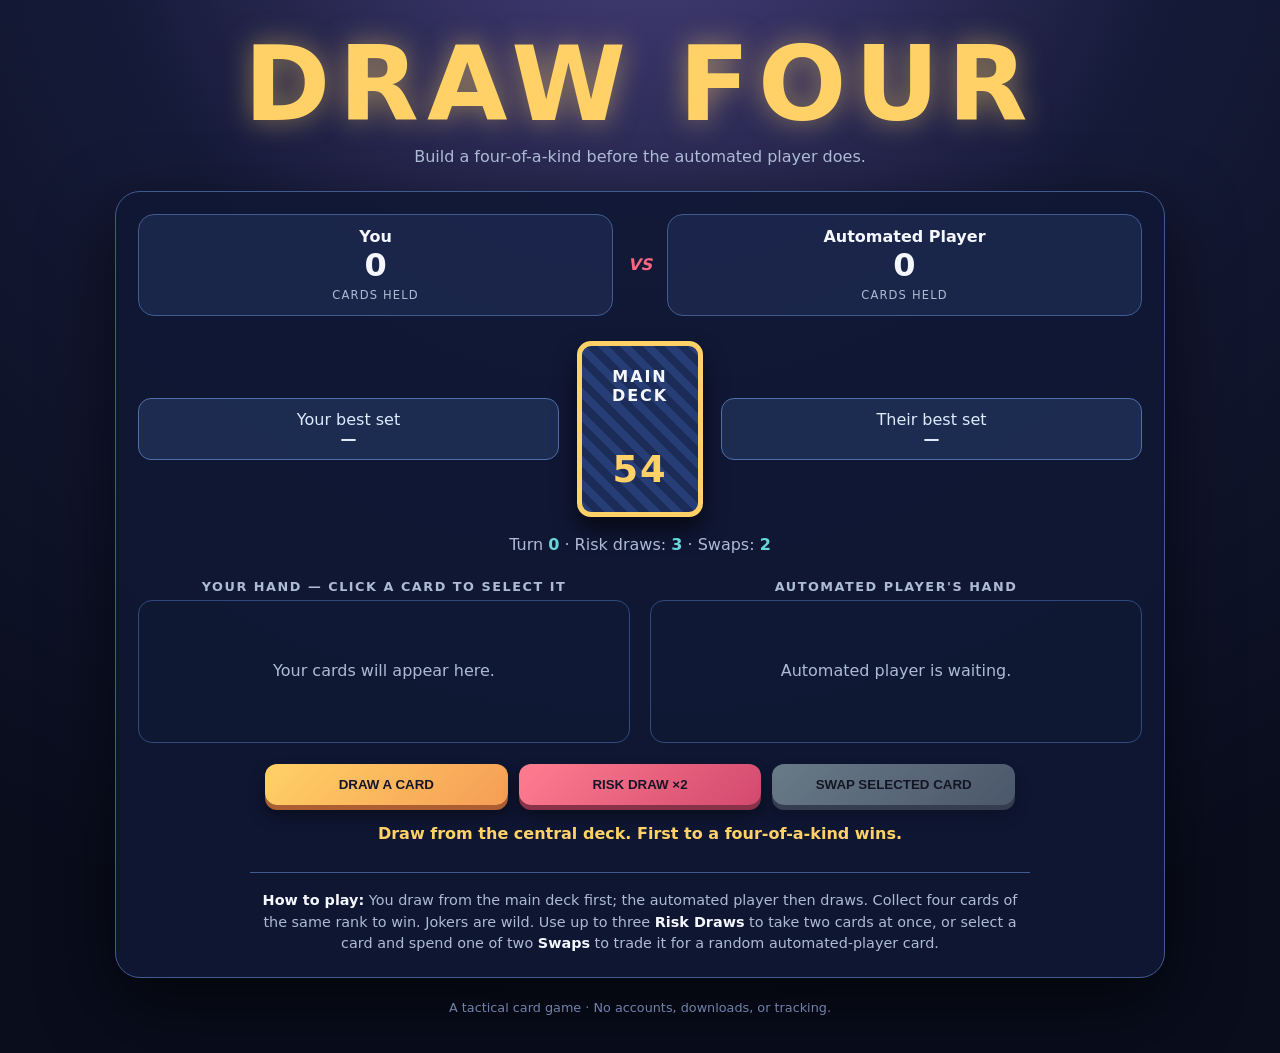
==== draw-four/index.html @ 48e0ba82 "Replace Risk with Draw Four game" ====
<!doctype html><html lang="en"><head><meta charset="utf-8"><meta name="viewport" content="width=device-width,initial-scale=1"><meta name="description" content="Draw Four — a tactical deck-building card game."><title>Draw Four | Card Game</title><link rel="stylesheet" href="../game.css"></head><body><main><header><h1>DRAW FOUR</h1><p>Build a four-of-a-kind before the automated player does.</p></header><section class="game"><div class="scoreboard"><div class="side"><h2>You</h2><strong id="youCount">0</strong><span>cards held</span></div><div class="vs">VS</div><div class="side"><h2>Automated Player</h2><strong id="botCount">0</strong><span>cards held</span></div></div><div class="deck-area"><div class="goal">Your best set<br><b id="youGoal">—</b></div><div class="deck">MAIN DECK<b id="deckCount">54</b></div><div class="goal">Their best set<br><b id="botGoal">—</b></div></div><p class="turn" id="turn"></p><div class="hands"><div class="hand-wrap"><h3>Your hand — click a card to select it</h3><div class="hand" id="youHand"></div></div><div class="hand-wrap"><h3>Automated player's hand</h3><div class="hand bot-hand" id="botHand"></div></div></div><div class="actions"><button id="draw">DRAW A CARD</button><button id="risk">RISK DRAW ×2</button><button id="swap">SWAP SELECTED CARD</button></div><p class="status" id="status" aria-live="polite"></p><p class="rules"><strong>How to play:</strong> You draw from the main deck first; the automated player then draws. Collect four cards of the same rank to win. Jokers are wild. Use up to three <strong>Risk Draws</strong> to take two cards at once, or select a card and spend one of two <strong>Swaps</strong> to trade it for a random automated-player card.</p></section><footer>A tactical card game · No accounts, downloads, or tracking.</footer></main><script src="../game.js"></script></body></html>
---- game.css ----
:root{--ink:#f5f7ff;--muted:#aebbd5;--bg:#090d1c;--panel:#161f3d;--edge:#405b90;--gold:#ffd166;--pink:#ff6681;--aqua:#67d7db}*{box-sizing:border-box}body{margin:0;min-height:100vh;color:var(--ink);font-family:Inter,ui-sans-serif,system-ui,sans-serif;background:radial-gradient(circle at 50% -15%,#4c4280,#151a38 40%,var(--bg) 85%)}main{width:min(1050px,calc(100% - 32px));margin:auto;padding:38px 0}header{text-align:center}h1{margin:0;color:var(--gold);font-size:clamp(3rem,10vw,6.5rem);letter-spacing:.08em;line-height:.9;text-shadow:0 0 28px #ffd16680}header p{max-width:600px;margin:15px auto 25px;color:var(--muted)}.game{border:1px solid var(--edge);border-radius:25px;padding:22px;background:#101834dd;box-shadow:0 25px 70px #0009}.scoreboard{display:grid;grid-template-columns:1fr auto 1fr;gap:15px;align-items:center}.side{border:1px solid var(--edge);border-radius:16px;padding:12px;text-align:center;background:#202d55a8}.side h2{margin:0;font-size:1rem}.side strong{display:block;font-size:2rem}.side span{font-size:.72rem;letter-spacing:.1em;text-transform:uppercase;color:var(--muted)}.vs{font-weight:900;font-style:italic;color:var(--pink)}.deck-area{display:grid;grid-template-columns:1fr auto 1fr;gap:18px;align-items:center;margin:25px 0 14px}.deck{width:126px;aspect-ratio:5/7;display:grid;place-items:center;border:5px solid var(--gold);border-radius:14px;background:repeating-linear-gradient(45deg,#263d76 0 8px,#1c2c59 8px 16px);box-shadow:0 13px 22px #0009;text-align:center;font-weight:900;letter-spacing:.12em}.deck b{display:block;font-size:2.3rem;color:var(--gold)}.turn{text-align:center;line-height:1.5;color:var(--muted)}.turn b{color:var(--aqua)}.goal{border:1px solid #4f6eaa;border-radius:13px;padding:11px;background:#26396399;text-align:center;color:#dfeaff}.hands{display:grid;grid-template-columns:1fr 1fr;gap:20px}.hand-wrap h3{text-align:center;margin:6px 0;color:var(--muted);font-size:.8rem;letter-spacing:.12em;text-transform:uppercase}.hand{min-height:143px;display:flex;flex-wrap:wrap;align-content:center;justify-content:center;gap:6px;padding:8px;border:1px solid #314a7e;border-radius:14px;background:#101a35a6}.card{width:65px;aspect-ratio:5/7;border:0;border-radius:8px;padding:5px;background:#f8f9fe;color:#1e2947;box-shadow:0 6px 11px #0007;font-family:Georgia,serif;font-weight:bold;cursor:pointer;transition:transform .15s,outline .15s}.card:hover{transform:translateY(-4px)}.card.red{color:#ce2947}.card.wild{color:#5a287f;background:linear-gradient(135deg,#fbd2ff,#bff4ff)}.card.selected{outline:3px solid var(--gold);transform:translateY(-6px)}.card .rank{display:block;font-size:1.2rem}.card .suit{display:block;text-align:center;font-size:1.8rem}.bot-hand .card{cursor:default}.bot-hand .card:hover{transform:none}.actions{display:grid;grid-template-columns:repeat(3,1fr);gap:11px;max-width:750px;margin:21px auto 0}button{border:0;border-radius:12px;padding:13px 9px;background:linear-gradient(135deg,#ffd166,#f69d55);color:#171426;font-weight:900;cursor:pointer;box-shadow:0 5px 0 #ac5d31,0 10px 16px #0007;transition:transform .12s}button:nth-child(2){background:linear-gradient(135deg,#ff7d90,#d2496e);box-shadow:0 5px 0 #893149,0 10px 16px #0007}button:nth-child(3){background:linear-gradient(135deg,#75dde0,#5693c8);box-shadow:0 5px 0 #3b628d,0 10px 16px #0007}button:hover:not(:disabled){transform:translateY(-2px)}button:active:not(:disabled){transform:translateY(4px);box-shadow:0 1px 0 #ac5d31}button:disabled{cursor:not-allowed;filter:grayscale(.75);opacity:.55}.status{min-height:29px;margin:19px 0 0;text-align:center;color:var(--gold);font-weight:800}.rules{margin:19px auto 0;max-width:780px;padding-top:17px;border-top:1px solid var(--edge);text-align:center;color:var(--muted);line-height:1.5;font-size:.9rem}.rules strong{color:var(--ink)}footer{text-align:center;color:#7182aa;margin-top:22px;font-size:.8rem}@media(max-width:620px){main{padding-top:24px}.game{padding:14px}.deck-area{gap:10px}.deck{width:91px}.deck b{font-size:1.6rem}.hands{gap:10px}.hand{min-height:120px}.card{width:49px}.card .suit{font-size:1.4rem}.actions{gap:7px}button{padding:11px 5px;font-size:.72rem}}
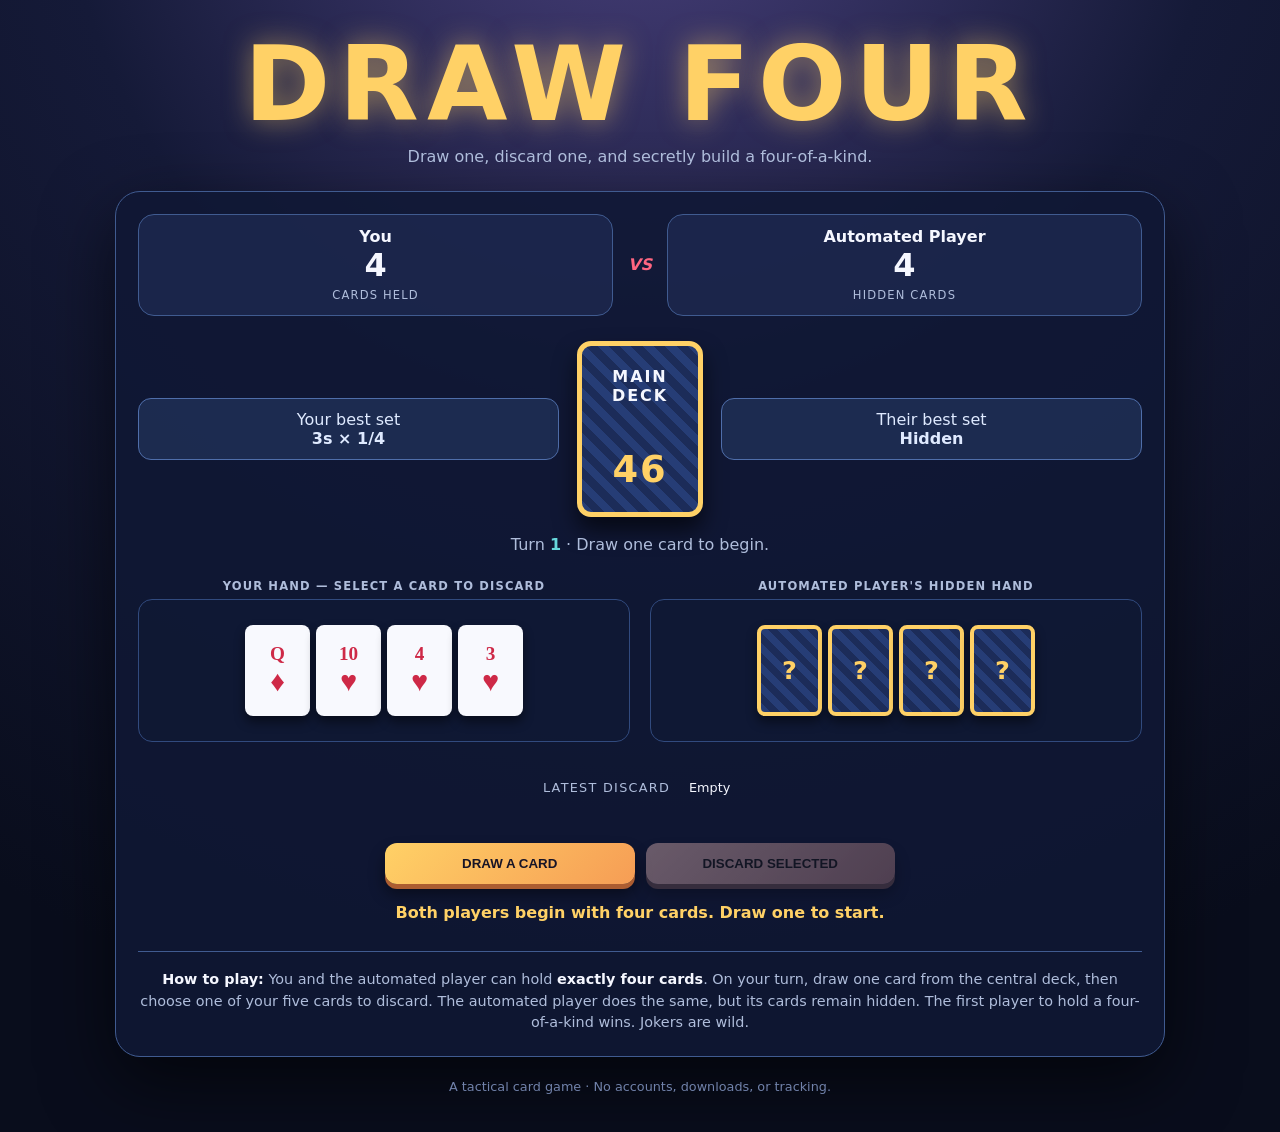
==== commit 24155775: "Add four-card hidden-hand rules" ====
--- a/draw-four/index.html
+++ b/draw-four/index.html
@@ -1 +1 @@
-<!doctype html><html lang="en"><head><meta charset="utf-8"><meta name="viewport" content="width=device-width,initial-scale=1"><meta name="description" content="Draw Four — a tactical deck-building card game."><title>Draw Four | Card Game</title><link rel="stylesheet" href="../game.css"></head><body><main><header><h1>DRAW FOUR</h1><p>Build a four-of-a-kind before the automated player does.</p></header><section class="game"><div class="scoreboard"><div class="side"><h2>You</h2><strong id="youCount">0</strong><span>cards held</span></div><div class="vs">VS</div><div class="side"><h2>Automated Player</h2><strong id="botCount">0</strong><span>cards held</span></div></div><div class="deck-area"><div class="goal">Your best set<br><b id="youGoal">—</b></div><div class="deck">MAIN DECK<b id="deckCount">54</b></div><div class="goal">Their best set<br><b id="botGoal">—</b></div></div><p class="turn" id="turn"></p><div class="hands"><div class="hand-wrap"><h3>Your hand — click a card to select it</h3><div class="hand" id="youHand"></div></div><div class="hand-wrap"><h3>Automated player's hand</h3><div class="hand bot-hand" id="botHand"></div></div></div><div class="actions"><button id="draw">DRAW A CARD</button><button id="risk">RISK DRAW ×2</button><button id="swap">SWAP SELECTED CARD</button></div><p class="status" id="status" aria-live="polite"></p><p class="rules"><strong>How to play:</strong> You draw from the main deck first; the automated player then draws. Collect four cards of the same rank to win. Jokers are wild. Use up to three <strong>Risk Draws</strong> to take two cards at once, or select a card and spend one of two <strong>Swaps</strong> to trade it for a random automated-player card.</p></section><footer>A tactical card game · No accounts, downloads, or tracking.</footer></main><script src="../game.js"></script></body></html>
+<!doctype html><html lang="en"><head><meta charset="utf-8"><meta name="viewport" content="width=device-width,initial-scale=1"><meta name="description" content="Draw Four — a hidden-hand tactical card game."><title>Draw Four | Card Game</title><link rel="stylesheet" href="../game.css"></head><body><main><header><h1>DRAW FOUR</h1><p>Draw one, discard one, and secretly build a four-of-a-kind.</p></header><section class="game"><div class="scoreboard"><div class="side"><h2>You</h2><strong id="youCount">4</strong><span>cards held</span></div><div class="vs">VS</div><div class="side"><h2>Automated Player</h2><strong id="botCount">4</strong><span>hidden cards</span></div></div><div class="deck-area"><div class="goal">Your best set<br><b id="youGoal">—</b></div><div class="deck">MAIN DECK<b id="deckCount">46</b></div><div class="goal">Their best set<br><b id="botGoal">Hidden</b></div></div><p class="turn" id="turn"></p><div class="hands"><div class="hand-wrap"><h3>Your hand — select a card to discard</h3><div class="hand" id="youHand"></div></div><div class="hand-wrap"><h3>Automated player's hidden hand</h3><div class="hand bot-hand" id="botHand"></div></div></div><div class="discard-zone"><span>Latest discard</span><div class="last-card" id="discard">Empty</div></div><div class="actions two-actions"><button id="draw">DRAW A CARD</button><button id="discardButton">DISCARD SELECTED</button></div><p class="status" id="status" aria-live="polite"></p><p class="rules"><strong>How to play:</strong> You and the automated player can hold <strong>exactly four cards</strong>. On your turn, draw one card from the central deck, then choose one of your five cards to discard. The automated player does the same, but its cards remain hidden. The first player to hold a four-of-a-kind wins. Jokers are wild.</p></section><footer>A tactical card game · No accounts, downloads, or tracking.</footer></main><script src="../game.js"></script></body></html>
--- a/game.css
+++ b/game.css
@@ -1 +1 @@
-:root{--ink:#f5f7ff;--muted:#aebbd5;--bg:#090d1c;--panel:#161f3d;--edge:#405b90;--gold:#ffd166;--pink:#ff6681;--aqua:#67d7db}*{box-sizing:border-box}body{margin:0;min-height:100vh;color:var(--ink);font-family:Inter,ui-sans-serif,system-ui,sans-serif;background:radial-gradient(circle at 50% -15%,#4c4280,#151a38 40%,var(--bg) 85%)}main{width:min(1050px,calc(100% - 32px));margin:auto;padding:38px 0}header{text-align:center}h1{margin:0;color:var(--gold);font-size:clamp(3rem,10vw,6.5rem);letter-spacing:.08em;line-height:.9;text-shadow:0 0 28px #ffd16680}header p{max-width:600px;margin:15px auto 25px;color:var(--muted)}.game{border:1px solid var(--edge);border-radius:25px;padding:22px;background:#101834dd;box-shadow:0 25px 70px #0009}.scoreboard{display:grid;grid-template-columns:1fr auto 1fr;gap:15px;align-items:center}.side{border:1px solid var(--edge);border-radius:16px;padding:12px;text-align:center;background:#202d55a8}.side h2{margin:0;font-size:1rem}.side strong{display:block;font-size:2rem}.side span{font-size:.72rem;letter-spacing:.1em;text-transform:uppercase;color:var(--muted)}.vs{font-weight:900;font-style:italic;color:var(--pink)}.deck-area{display:grid;grid-template-columns:1fr auto 1fr;gap:18px;align-items:center;margin:25px 0 14px}.deck{width:126px;aspect-ratio:5/7;display:grid;place-items:center;border:5px solid var(--gold);border-radius:14px;background:repeating-linear-gradient(45deg,#263d76 0 8px,#1c2c59 8px 16px);box-shadow:0 13px 22px #0009;text-align:center;font-weight:900;letter-spacing:.12em}.deck b{display:block;font-size:2.3rem;color:var(--gold)}.turn{text-align:center;line-height:1.5;color:var(--muted)}.turn b{color:var(--aqua)}.goal{border:1px solid #4f6eaa;border-radius:13px;padding:11px;background:#26396399;text-align:center;color:#dfeaff}.hands{display:grid;grid-template-columns:1fr 1fr;gap:20px}.hand-wrap h3{text-align:center;margin:6px 0;color:var(--muted);font-size:.8rem;letter-spacing:.12em;text-transform:uppercase}.hand{min-height:143px;display:flex;flex-wrap:wrap;align-content:center;justify-content:center;gap:6px;padding:8px;border:1px solid #314a7e;border-radius:14px;background:#101a35a6}.card{width:65px;aspect-ratio:5/7;border:0;border-radius:8px;padding:5px;background:#f8f9fe;color:#1e2947;box-shadow:0 6px 11px #0007;font-family:Georgia,serif;font-weight:bold;cursor:pointer;transition:transform .15s,outline .15s}.card:hover{transform:translateY(-4px)}.card.red{color:#ce2947}.card.wild{color:#5a287f;background:linear-gradient(135deg,#fbd2ff,#bff4ff)}.card.selected{outline:3px solid var(--gold);transform:translateY(-6px)}.card .rank{display:block;font-size:1.2rem}.card .suit{display:block;text-align:center;font-size:1.8rem}.bot-hand .card{cursor:default}.bot-hand .card:hover{transform:none}.actions{display:grid;grid-template-columns:repeat(3,1fr);gap:11px;max-width:750px;margin:21px auto 0}button{border:0;border-radius:12px;padding:13px 9px;background:linear-gradient(135deg,#ffd166,#f69d55);color:#171426;font-weight:900;cursor:pointer;box-shadow:0 5px 0 #ac5d31,0 10px 16px #0007;transition:transform .12s}button:nth-child(2){background:linear-gradient(135deg,#ff7d90,#d2496e);box-shadow:0 5px 0 #893149,0 10px 16px #0007}button:nth-child(3){background:linear-gradient(135deg,#75dde0,#5693c8);box-shadow:0 5px 0 #3b628d,0 10px 16px #0007}button:hover:not(:disabled){transform:translateY(-2px)}button:active:not(:disabled){transform:translateY(4px);box-shadow:0 1px 0 #ac5d31}button:disabled{cursor:not-allowed;filter:grayscale(.75);opacity:.55}.status{min-height:29px;margin:19px 0 0;text-align:center;color:var(--gold);font-weight:800}.rules{margin:19px auto 0;max-width:780px;padding-top:17px;border-top:1px solid var(--edge);text-align:center;color:var(--muted);line-height:1.5;font-size:.9rem}.rules strong{color:var(--ink)}footer{text-align:center;color:#7182aa;margin-top:22px;font-size:.8rem}@media(max-width:620px){main{padding-top:24px}.game{padding:14px}.deck-area{gap:10px}.deck{width:91px}.deck b{font-size:1.6rem}.hands{gap:10px}.hand{min-height:120px}.card{width:49px}.card .suit{font-size:1.4rem}.actions{gap:7px}button{padding:11px 5px;font-size:.72rem}}
+:root{--ink:#f5f7ff;--muted:#afbddb;--bg:#090d1c;--panel:#161f3d;--edge:#405b90;--gold:#ffd166;--pink:#ff6681;--aqua:#67d7db}*{box-sizing:border-box}body{margin:0;min-height:100vh;color:var(--ink);font-family:Inter,ui-sans-serif,system-ui,sans-serif;background:radial-gradient(circle at 50% -15%,#4c4280,#151a38 40%,var(--bg) 85%)}main{width:min(1050px,calc(100% - 32px));margin:auto;padding:38px 0}header{text-align:center}h1{margin:0;color:var(--gold);font-size:clamp(3rem,10vw,6.5rem);letter-spacing:.08em;line-height:.9;text-shadow:0 0 28px #ffd16680}header p{max-width:600px;margin:15px auto 25px;color:var(--muted)}.game{border:1px solid var(--edge);border-radius:25px;padding:22px;background:#101834dd;box-shadow:0 25px 70px #0009}.scoreboard,.deck-area{display:grid;grid-template-columns:1fr auto 1fr;gap:15px;align-items:center}.side{border:1px solid var(--edge);border-radius:16px;padding:12px;text-align:center;background:#202d55a8}.side h2{margin:0;font-size:1rem}.side strong{display:block;font-size:2rem}.side span,.hand-wrap h3{font-size:.72rem;letter-spacing:.1em;text-transform:uppercase;color:var(--muted)}.vs{font-weight:900;font-style:italic;color:var(--pink)}.deck-area{gap:18px;margin:25px 0 14px}.deck{width:126px;aspect-ratio:5/7;display:grid;place-items:center;border:5px solid var(--gold);border-radius:14px;background:repeating-linear-gradient(45deg,#263d76 0 8px,#1c2c59 8px 16px);box-shadow:0 13px 22px #0009;text-align:center;font-weight:900;letter-spacing:.12em}.deck b{display:block;font-size:2.3rem;color:var(--gold)}.turn{text-align:center;line-height:1.5;color:var(--muted)}.turn b{color:var(--aqua)}.goal{border:1px solid #4f6eaa;border-radius:13px;padding:11px;background:#26396399;text-align:center;color:#dfeaff}.hands{display:grid;grid-template-columns:1fr 1fr;gap:20px}.hand-wrap h3{text-align:center;margin:6px 0}.hand{min-height:143px;display:flex;flex-wrap:wrap;align-content:center;justify-content:center;gap:6px;padding:8px;border:1px solid #314a7e;border-radius:14px;background:#101a35a6}.card,.hidden-card{width:65px;aspect-ratio:5/7;border-radius:8px;box-shadow:0 6px 11px #0007}.card{border:0;padding:5px;background:#f8f9fe;color:#1e2947;font-family:Georgia,serif;font-weight:bold;cursor:pointer;transition:transform .15s,outline .15s}.card:hover{transform:translateY(-4px)}.card.red{color:#ce2947}.card.wild{color:#5a287f;background:linear-gradient(135deg,#fbd2ff,#bff4ff)}.card.selected{outline:3px solid var(--gold);transform:translateY(-6px)}.card .rank{display:block;font-size:1.2rem}.card .suit{display:block;text-align:center;font-size:1.8rem}.hidden-card{display:grid;place-items:center;border:4px solid var(--gold);background:repeating-linear-gradient(45deg,#263d76 0 7px,#1c2c59 7px 14px);color:var(--gold);font-weight:900;font-size:1.6rem}.discard-zone{display:flex;align-items:center;justify-content:center;gap:12px;margin:12px 0;color:var(--muted);font-size:.8rem;text-transform:uppercase;letter-spacing:.1em}.last-card{min-width:55px;min-height:68px;display:grid;place-items:center;color:var(--ink);letter-spacing:0;text-transform:none}.last-card .card{width:55px;cursor:default}.actions{display:grid;gap:11px;max-width:510px;margin:21px auto 0}.two-actions{grid-template-columns:1fr 1fr}button{border:0;border-radius:12px;padding:13px 9px;background:linear-gradient(135deg,#ffd166,#f69d55);color:#171426;font-weight:900;cursor:pointer;box-shadow:0 5px 0 #ac5d31,0 10px 16px #0007;transition:transform .12s}.actions button+button{background:linear-gradient(135deg,#ff7d90,#d2496e);box-shadow:0 5px 0 #893149,0 10px 16px #0007}button:hover:not(:disabled){transform:translateY(-2px)}button:active:not(:disabled){transform:translateY(4px)}button:disabled{cursor:not-allowed;filter:grayscale(.75);opacity:.55}.status{min-height:29px;margin:19px 0 0;text-align:center;color:var(--gold);font-weight:800}.rules{margin:19px auto 0;padding-top:17px;border-top:1px solid var(--edge);text-align:center;color:var(--muted);line-height:1.5;font-size:.9rem}.rules strong{color:var(--ink)}footer{text-align:center;color:#7182aa;margin-top:22px;font-size:.8rem}@media(max-width:620px){main{padding-top:24px}.game{padding:14px}.deck-area{gap:10px}.deck{width:91px}.deck b{font-size:1.6rem}.hands{gap:10px}.hand{min-height:120px}.card,.hidden-card{width:49px}.card .suit{font-size:1.4rem}.actions{gap:7px}button{padding:11px 5px;font-size:.72rem}}
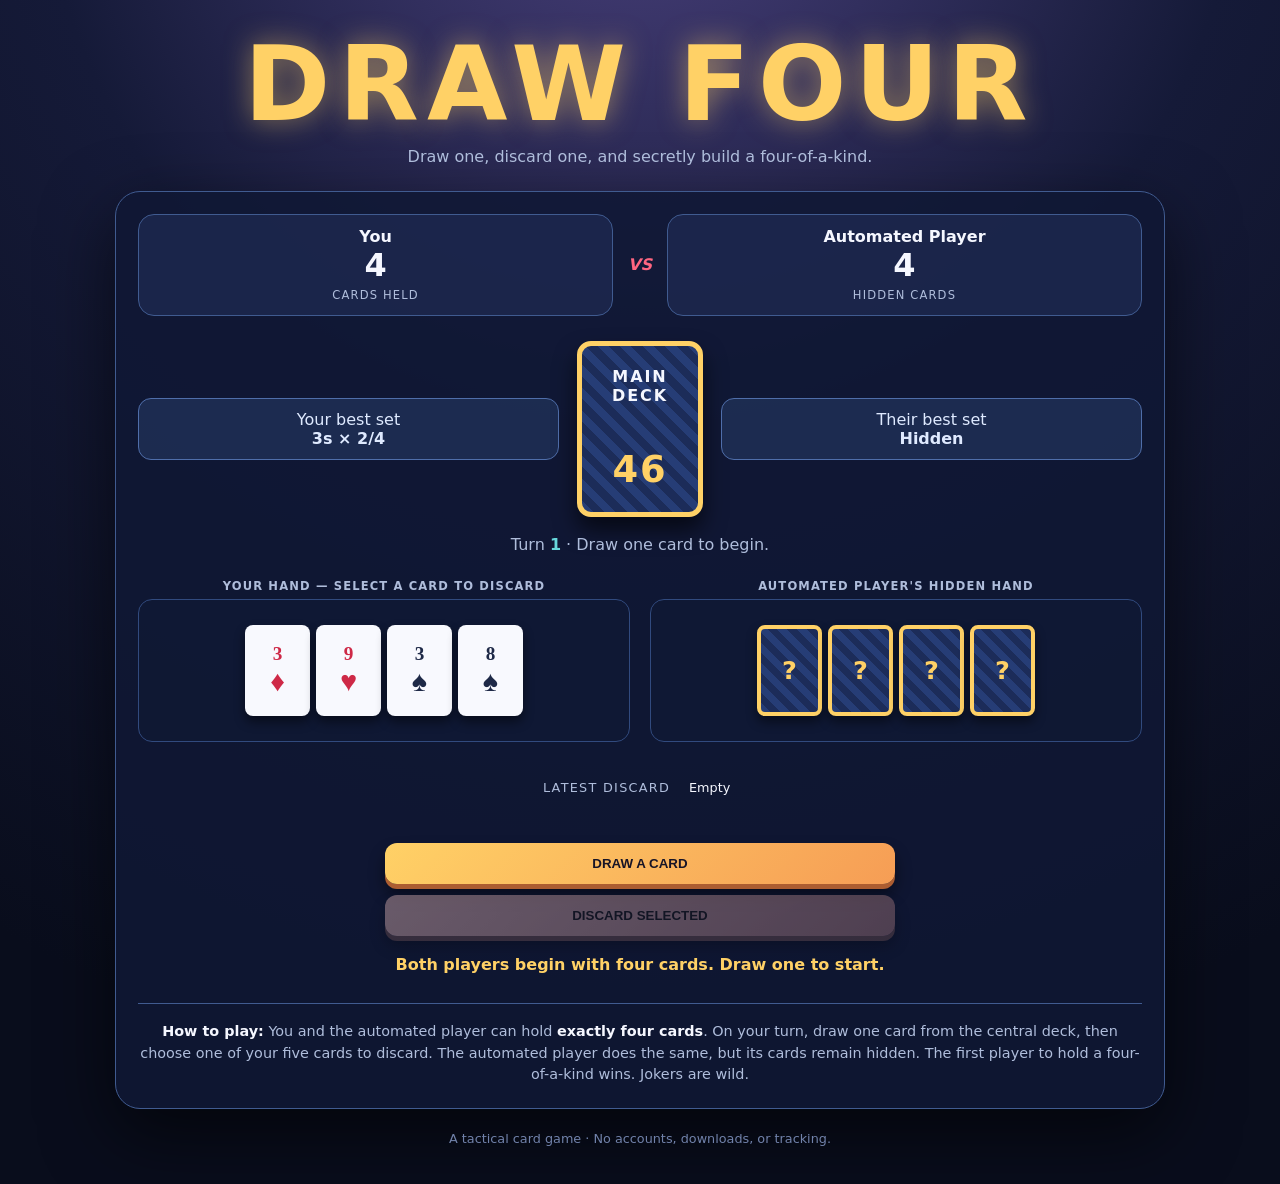
==== commit cf85c668: "Separate draw and replay controls" ====
--- a/draw-four/index.html
+++ b/draw-four/index.html
@@ -1 +1 @@
-<!doctype html><html lang="en"><head><meta charset="utf-8"><meta name="viewport" content="width=device-width,initial-scale=1"><meta name="description" content="Draw Four — a hidden-hand tactical card game."><title>Draw Four | Card Game</title><link rel="stylesheet" href="../game.css"></head><body><main><header><h1>DRAW FOUR</h1><p>Draw one, discard one, and secretly build a four-of-a-kind.</p></header><section class="game"><div class="scoreboard"><div class="side"><h2>You</h2><strong id="youCount">4</strong><span>cards held</span></div><div class="vs">VS</div><div class="side"><h2>Automated Player</h2><strong id="botCount">4</strong><span>hidden cards</span></div></div><div class="deck-area"><div class="goal">Your best set<br><b id="youGoal">—</b></div><div class="deck">MAIN DECK<b id="deckCount">46</b></div><div class="goal">Their best set<br><b id="botGoal">Hidden</b></div></div><p class="turn" id="turn"></p><div class="hands"><div class="hand-wrap"><h3>Your hand — select a card to discard</h3><div class="hand" id="youHand"></div></div><div class="hand-wrap"><h3>Automated player's hidden hand</h3><div class="hand bot-hand" id="botHand"></div></div></div><div class="discard-zone"><span>Latest discard</span><div class="last-card" id="discard">Empty</div></div><div class="actions two-actions"><button id="draw">DRAW A CARD</button><button id="discardButton">DISCARD SELECTED</button></div><p class="status" id="status" aria-live="polite"></p><p class="rules"><strong>How to play:</strong> You and the automated player can hold <strong>exactly four cards</strong>. On your turn, draw one card from the central deck, then choose one of your five cards to discard. The automated player does the same, but its cards remain hidden. The first player to hold a four-of-a-kind wins. Jokers are wild.</p></section><footer>A tactical card game · No accounts, downloads, or tracking.</footer></main><script src="../game.js"></script></body></html>
+<!doctype html><html lang="en"><head><meta charset="utf-8"><meta name="viewport" content="width=device-width,initial-scale=1"><meta name="description" content="Draw Four — a hidden-hand tactical card game."><title>Draw Four | Card Game</title><link rel="stylesheet" href="../game.css"></head><body><main><header><h1>DRAW FOUR</h1><p>Draw one, discard one, and secretly build a four-of-a-kind.</p></header><section class="game"><div class="scoreboard"><div class="side"><h2>You</h2><strong id="youCount">4</strong><span>cards held</span></div><div class="vs">VS</div><div class="side"><h2>Automated Player</h2><strong id="botCount">4</strong><span>hidden cards</span></div></div><div class="deck-area"><div class="goal">Your best set<br><b id="youGoal">—</b></div><div class="deck">MAIN DECK<b id="deckCount">46</b></div><div class="goal">Their best set<br><b id="botGoal">Hidden</b></div></div><p class="turn" id="turn"></p><div class="hands"><div class="hand-wrap"><h3>Your hand — select a card to discard</h3><div class="hand" id="youHand"></div></div><div class="hand-wrap"><h3>Automated player's hidden hand</h3><div class="hand bot-hand" id="botHand"></div></div></div><div class="discard-zone"><span>Latest discard</span><div class="last-card" id="discard">Empty</div></div><div class="actions three-actions"><button id="draw">DRAW A CARD</button><button id="discardButton">DISCARD SELECTED</button><button id="playAgain" hidden>PLAY AGAIN</button></div><p class="status" id="status" aria-live="polite"></p><p class="rules"><strong>How to play:</strong> You and the automated player can hold <strong>exactly four cards</strong>. On your turn, draw one card from the central deck, then choose one of your five cards to discard. The automated player does the same, but its cards remain hidden. The first player to hold a four-of-a-kind wins. Jokers are wild.</p></section><footer>A tactical card game · No accounts, downloads, or tracking.</footer></main><script src="../game.js"></script></body></html>
